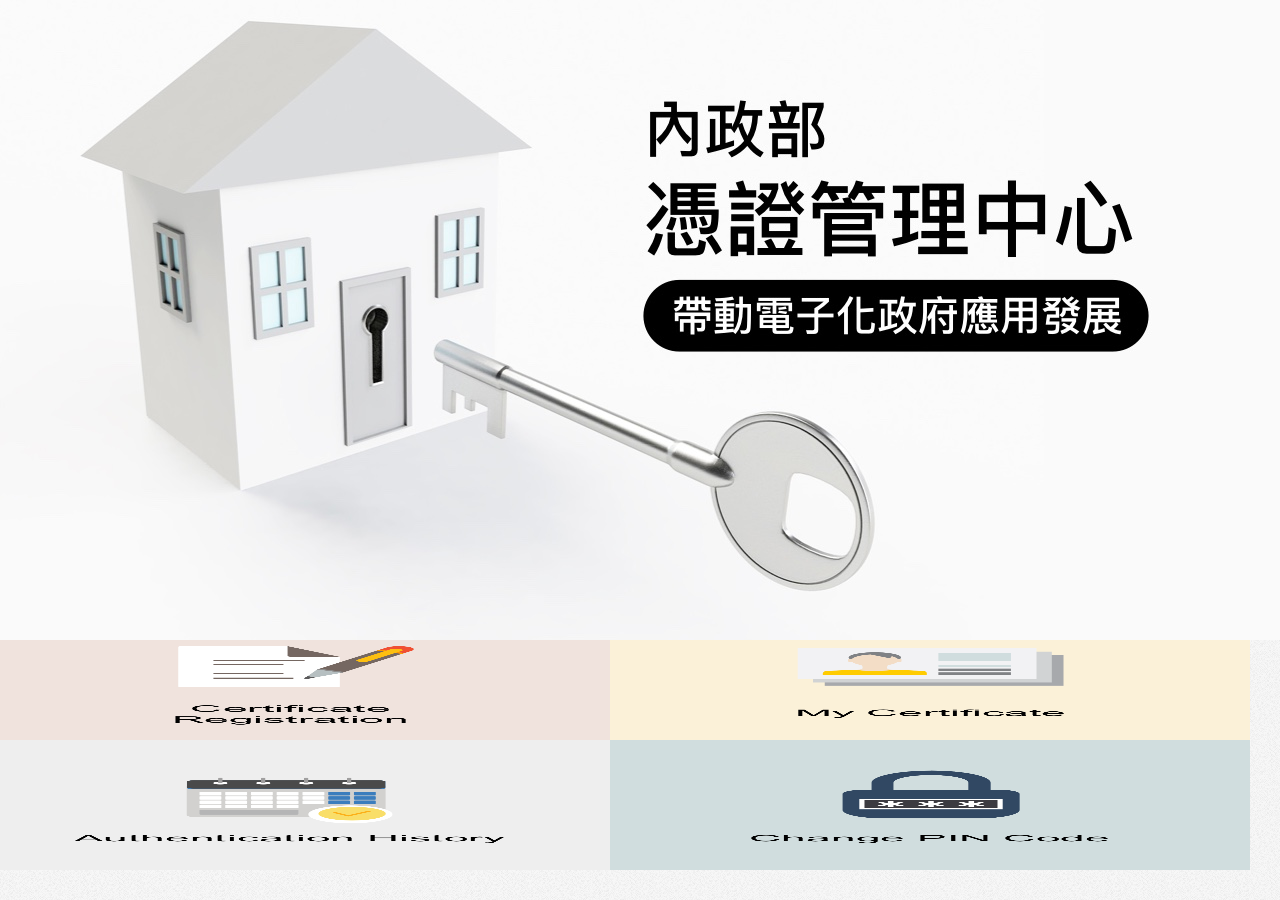
==== www/index.html @ 54069054 "Office" ====
<!DOCTYPE HTML>
<!--
	Arcana by HTML5 UP
	html5up.net | @ajlkn
	Free for personal and commercial use under the CCA 3.0 license (html5up.net/license)
-->
<html>
	<head>
		<title>Mobile ID Demo</title>
		<meta charset="utf-8" />
		<meta name="viewport" content="width=device-width, initial-scale=1" />
		<!--[if lte IE 8]><script src="assets/js/ie/html5shiv.js"></script><![endif]-->
		<link rel="stylesheet" href="assets/css/main.css" />
		<link rel="stylesheet" href="css/slider.css" />
		<!--[if lte IE 8]><link rel="stylesheet" href="assets/css/ie8.css" /><![endif]-->
		<!--[if lte IE 9]><link rel="stylesheet" href="assets/css/ie9.css" /><![endif]-->
	</head>
	<body>
		<div id="page-wrapper" style="padding:0px;">

			<div class="12u slider" style="margin:0px;padding:0px;" id="slider" data-toggle="slider">
				<div class="slider-content">
					<div><img src="images/banner_tw_01.jpg" alt="Picture 1"></div>
					<div><img src="images/banner_tw_02.jpg" alt="Picture 2"></div>
					<div><img src="images/banner_tw_03.jpg" alt="Picture 3"></div>
				</div>
			</div>

			<div class="row">
				<div class="6u menuItem" style="padding:0px;">
					<img class="menuItem" src="images/menu_registration_us.png" alt="" onclick="showInputText0('1');" />
				</div>
				<div class="6u menuItem" style="padding:0px;">
					<img class="menuItem" src="images/menu_certificate_us.png" alt="" onclick="showInputText0('1');" />
				</div>
			</div>

			<div class="row">
				<div class="6u menuItem" style="padding:0px;">
					<img class="menuItem" src="images/menu_report_us.png" alt="" onclick="showInputText0('1');" />
				</div>
				<div class="6u menuItem" style="padding:0px;">
					<img class="menuItem" src="images/menu_pin_us.png" alt="" onclick="showInputText0('1');" />
				</div>
			</div>




		</div>

		<!-- Scripts -->
			<script src="assets/js/jquery.min.js"></script>
			<script src="assets/js/jquery.dropotron.min.js"></script>
			<script src="assets/js/skel.min.js"></script>
			<script src="assets/js/util.js"></script>
			<!--[if lte IE 8]><script src="assets/js/ie/respond.min.js"></script><![endif]-->
			<script src="assets/js/main.js"></script>

	</body>
</html>

<script type="text/javascript" src="cordova.js"></script>
<script type="text/javascript" src="js/utility.js"></script>
<script type="text/javascript" src="js/jquery.blockUI.js"></script><!--JQuery BlockUI�A�аѦ�http://www.malsup.com/jquery/block/ -->
<script type="text/javascript" src="js/slider.min.js"></script><!--�Ϥ��ۿO�q�A�аѦ�https://github.com/fengyuanchen/slider -->

<script>

	$(function() {
		//app.initialize();
		//var windowWidth = $(window).width();
		//var windowHeight = $(window).height();
		var windowWidth = window.screen.width * window.devicePixelRatio;
		var windowHeight = window.screen.height * window.devicePixelRatio;
		$('#slider').height(windowWidth/2);
		windowHeight = (windowHeight - (windowWidth/2))/2;
		$('.menuItem').width(windowWidth/2);
		$('.menuItem').height(windowHeight);
		$('#slider').slider({
			autoPlay: true,
			contentClass: 'slider-content',
			duration: 3000,
			effect: 'scrollX',
			easing: 'swing', // support "swing" and "linear", powered by jQuery
			speed: 1000,
			trigger: 'click' // for slide nav
		});
	});

	function doVerifyFingerprint(){	//�ϥΫ�����PIN�X����
		try{
			FingerprintAuth.isAvailable(isAvailableSuccess, isAvailableError);
		}catch(e){
			//�S�����y�������w��A�������Τ��JPIN
			doVerifyPINCode();
		}
		
		/**
		* @return {
		*      isAvailable:boolean,
		*      isHardwareDetected:boolean,
		*      hasEnrolledFingerprints:boolean
		*   }
		*/
		function isAvailableSuccess(result) {
			//alert("FingerprintAuth available: " + JSON.stringify(result));
			if (result.isAvailable) {
				//alert("result.isAvailable");
				var encryptConfig = {
					clientId: fingerprintClientID,
					username: fingerprintUserName,
					password: fingerprintPassword,
					}; // See config object for required parameters 

					FingerprintAuth.encrypt(encryptConfig, successCallback, errorCallback);
					
					function successCallback(result) {
						//alert("successCallback(): " + JSON.stringify(result));
						if (result.withFingerprint) {
							//console.log("Successfully encrypted credentials.");
							//console.log("Encrypted credentials: " + result.token);
							doNDASigning();
						} else if (result.withBackup) {
							console.log("Authenticated with backup password");
							doVerifyPINCode();
						}
					}
					
					function errorCallback(error) {
						if (error === FingerprintAuth.ERRORS.FINGERPRINT_CANCELLED) {
							//alert("FingerprintAuth Dialog Cancelled!");
						} else {
							alert("FingerprintAuth Error: " + error);
							deleteFingerprintKey();
						}
						doVerifyPINCode();
					}
			}else if (!result.isHardwareDetected){
				//�S�����y�������w��A�������Τ��JPIN
				doVerifyPINCode();
			}else{	//���w��A���|���]�w����
				//alert("Please enroll your fingerprint first!");
				doVerifyPINCode();
			}
		}	//function isAvailableSuccess(result) {
 
 
		function isAvailableError(message) {
			alert("isAvailableError(): " + message);
			doVerifyPINCode();
		}	//function isAvailableError(message) {
	}	//function doVerifyFingerprint(var creditCardID){	//�ϥΫ�����PIN�X����



	
	function showInputText0(docId){
		$('#docId').val(docId);
		showInputText();
	}

	function showInputText(){
		$('#secSelectFunction').hide();
		$('#secInputEmailAddress').show();
	}

	function hideInputText(){
		$('#secSelectFunction').show();
		$('#secInputEmailAddress').hide();
		$('#secInputPINCode').hide();
	}

	function doVerifyPINCode(){
		$('#secSelectFunction').hide();
		$('#secInputEmailAddress').hide();
		$('#secInputPINCode').show();
	}

	function doConfirmPINCode(){
		var myPin = $('#myPin').val();
		var storedPin = localStorage.getItem('myPINCode');
		if (beEmpty(myPin)){
			alert("Please enter PIN Code, default is 0000");
			return;
		}
		if (beEmpty(storedPin)){
			storedPin = "0000";
			localStorage.setItem('myPINCode', '0000');
		}
		if (myPin==storedPin){
			doNDASigning();
		}else{
			alert("Invalid PIN Code, default is 0000");
		}
	}	//function doConfirmPINCode(){

	function doNDASigning(){
		var docId = "";
		var emailAddress = "";
		docId = $('#docId').val();
		emailAddress = $('#emailAddress').val();
		if (beEmpty(emailAddress)){
			alert("Please input Email Address!");
			return;
		}

		var sData = "";
		sData += "docId=" + docId;
		sData += "&emailAddress=" + emailAddress;

		getDataFromServer("ajaxDoMobileEIDSingature.jsp", sData, "json", function(data){
			if (!data.resultCode || !data.resultText){
				alert("Unable to send file.");
				return;
			}else{
				if (data.resultCode=="00000"){
					alert("File has been sent successfully!");
					window.history.back();
				}else{
					alert("Failed to send file:<br>" + data.resultText);
				}
			}

		});	//getDataFromServer("xxx.jsp", sData, "json", function(data){
	}
</script>
---- www/assets/css/main.css ----
@import url("font-awesome.min.css");
@import url("https://fonts.googleapis.com/css?family=Source+Sans+Pro:300,300italic,600,600italic");

/*
	Arcana by HTML5 UP
	html5up.net | @ajlkn
	Free for personal and commercial use under the CCA 3.0 license (html5up.net/license)
*/

/* Reset */

	html, body, div, span, applet, object, iframe, h1, h2, h3, h4, h5, h6, p, blockquote, pre, a, abbr, acronym, address, big, cite, code, del, dfn, em, img, ins, kbd, q, s, samp, small, strike, strong, sub, sup, tt, var, b, u, i, center, dl, dt, dd, ol, ul, li, fieldset, form, label, legend, table, caption, tbody, tfoot, thead, tr, th, td, article, aside, canvas, details, embed, figure, figcaption, footer, header, hgroup, menu, nav, output, ruby, section, summary, time, mark, audio, video {
		margin: 0;
		padding: 0;
		border: 0;
		font-size: 100%;
		font: inherit;
		vertical-align: baseline;
	}

	article, aside, details, figcaption, figure, footer, header, hgroup, menu, nav, section {
		display: block;
	}

	body {
		line-height: 1;
	}

	ol, ul {
		list-style: none;
	}

	blockquote, q {
		quotes: none;
	}

	blockquote:before, blockquote:after, q:before, q:after {
		content: '';
		content: none;
	}

	table {
		border-collapse: collapse;
		border-spacing: 0;
	}

	body {
		-webkit-text-size-adjust: none;
	}

/* Box Model */

	*, *:before, *:after {
		-moz-box-sizing: border-box;
		-webkit-box-sizing: border-box;
		box-sizing: border-box;
	}

/* Containers */

	.container {
		margin-left: auto;
		margin-right: auto;
	}

	.container.\31 25\25 {
		width: 100%;
		max-width: 1750px;
		min-width: 1400px;
	}

	.container.\37 5\25 {
		width: 1050px;
	}

	.container.\35 0\25 {
		width: 700px;
	}

	.container.\32 5\25 {
		width: 350px;
	}

	.container {
		width: 1400px;
	}

	@media screen and (max-width: 1680px) {

		.container.\31 25\25 {
			width: 100%;
			max-width: 1500px;
			min-width: 1200px;
		}

		.container.\37 5\25 {
			width: 900px;
		}

		.container.\35 0\25 {
			width: 600px;
		}

		.container.\32 5\25 {
			width: 300px;
		}

		.container {
			width: 1200px;
		}

	}

	@media screen and (max-width: 1280px) {

		.container.\31 25\25 {
			width: 100%;
			max-width: 1200px;
			min-width: 960px;
		}

		.container.\37 5\25 {
			width: 720px;
		}

		.container.\35 0\25 {
			width: 480px;
		}

		.container.\32 5\25 {
			width: 240px;
		}

		.container {
			width: 960px;
		}

	}

	@media screen and (max-width: 980px) {

		.container.\31 25\25 {
			width: 100%;
			max-width: 118.75%;
			min-width: 95%;
		}

		.container.\37 5\25 {
			width: 71.25%;
		}

		.container.\35 0\25 {
			width: 47.5%;
		}

		.container.\32 5\25 {
			width: 23.75%;
		}

		.container {
			width: 95%;
		}

	}

	@media screen and (max-width: 840px) {

		.container.\31 25\25 {
			width: 100%;
			max-width: 118.75%;
			min-width: 95%;
		}

		.container.\37 5\25 {
			width: 71.25%;
		}

		.container.\35 0\25 {
			width: 47.5%;
		}

		.container.\32 5\25 {
			width: 23.75%;
		}

		.container {
			width: 95% !important;
		}

	}

	@media screen and (max-width: 736px) {

		.container.\31 25\25 {
			width: 100%;
			max-width: 112.5%;
			min-width: 90%;
		}

		.container.\37 5\25 {
			width: 67.5%;
		}

		.container.\35 0\25 {
			width: 45%;
		}

		.container.\32 5\25 {
			width: 22.5%;
		}

		.container {
			width: 90% !important;
		}

	}

	@media screen and (max-width: 480px) {

		.container.\31 25\25 {
			width: 100%;
			max-width: 125%;
			min-width: 100%;
		}

		.container.\37 5\25 {
			width: 75%;
		}

		.container.\35 0\25 {
			width: 50%;
		}

		.container.\32 5\25 {
			width: 25%;
		}

		.container {
			width: 100% !important;
		}

	}

/* Grid */

	.row {
		border-bottom: solid 1px transparent;
		-moz-box-sizing: border-box;
		-webkit-box-sizing: border-box;
		box-sizing: border-box;
	}

	.row > * {
		float: left;
		-moz-box-sizing: border-box;
		-webkit-box-sizing: border-box;
		box-sizing: border-box;
	}

	.row:after, .row:before {
		content: '';
		display: block;
		clear: both;
		height: 0;
	}

	.row.uniform > * > :first-child {
		margin-top: 0;
	}

	.row.uniform > * > :last-child {
		margin-bottom: 0;
	}

	.row.\30 \25 > * {
		padding: 0px 0 0 0px;
	}

	.row.\30 \25 {
		margin: 0px 0 -1px 0px;
	}

	.row.uniform.\30 \25 > * {
		padding: 0px 0 0 0px;
	}

	.row.uniform.\30 \25 {
		margin: 0px 0 -1px 0px;
	}

	.row > * {
		padding: 50px 0 0 50px;
	}

	.row {
		margin: -50px 0 -1px -50px;
	}

	.row.uniform > * {
		padding: 50px 0 0 50px;
	}

	.row.uniform {
		margin: -50px 0 -1px -50px;
	}

	.row.\32 00\25 > * {
		padding: 100px 0 0 100px;
	}

	.row.\32 00\25 {
		margin: -100px 0 -1px -100px;
	}

	.row.uniform.\32 00\25 > * {
		padding: 100px 0 0 100px;
	}

	.row.uniform.\32 00\25 {
		margin: -100px 0 -1px -100px;
	}

	.row.\31 50\25 > * {
		padding: 75px 0 0 75px;
	}

	.row.\31 50\25 {
		margin: -75px 0 -1px -75px;
	}

	.row.uniform.\31 50\25 > * {
		padding: 75px 0 0 75px;
	}

	.row.uniform.\31 50\25 {
		margin: -75px 0 -1px -75px;
	}

	.row.\35 0\25 > * {
		padding: 25px 0 0 25px;
	}

	.row.\35 0\25 {
		margin: -25px 0 -1px -25px;
	}

	.row.uniform.\35 0\25 > * {
		padding: 25px 0 0 25px;
	}

	.row.uniform.\35 0\25 {
		margin: -25px 0 -1px -25px;
	}

	.row.\32 5\25 > * {
		padding: 12.5px 0 0 12.5px;
	}

	.row.\32 5\25 {
		margin: -12.5px 0 -1px -12.5px;
	}

	.row.uniform.\32 5\25 > * {
		padding: 12.5px 0 0 12.5px;
	}

	.row.uniform.\32 5\25 {
		margin: -12.5px 0 -1px -12.5px;
	}

	.\31 2u, .\31 2u\24 {
		width: 100%;
		clear: none;
		margin-left: 0;
	}

	.\31 1u, .\31 1u\24 {
		width: 91.6666666667%;
		clear: none;
		margin-left: 0;
	}

	.\31 0u, .\31 0u\24 {
		width: 83.3333333333%;
		clear: none;
		margin-left: 0;
	}

	.\39 u, .\39 u\24 {
		width: 75%;
		clear: none;
		margin-left: 0;
	}

	.\38 u, .\38 u\24 {
		width: 66.6666666667%;
		clear: none;
		margin-left: 0;
	}

	.\37 u, .\37 u\24 {
		width: 58.3333333333%;
		clear: none;
		margin-left: 0;
	}

	.\36 u, .\36 u\24 {
		width: 50%;
		clear: none;
		margin-left: 0;
	}

	.\35 u, .\35 u\24 {
		width: 41.6666666667%;
		clear: none;
		margin-left: 0;
	}

	.\34 u, .\34 u\24 {
		width: 33.3333333333%;
		clear: none;
		margin-left: 0;
	}

	.\33 u, .\33 u\24 {
		width: 25%;
		clear: none;
		margin-left: 0;
	}

	.\32 u, .\32 u\24 {
		width: 16.6666666667%;
		clear: none;
		margin-left: 0;
	}

	.\31 u, .\31 u\24 {
		width: 8.3333333333%;
		clear: none;
		margin-left: 0;
	}

	.\31 2u\24 + *,
	.\31 1u\24 + *,
	.\31 0u\24 + *,
	.\39 u\24 + *,
	.\38 u\24 + *,
	.\37 u\24 + *,
	.\36 u\24 + *,
	.\35 u\24 + *,
	.\34 u\24 + *,
	.\33 u\24 + *,
	.\32 u\24 + *,
	.\31 u\24 + * {
		clear: left;
	}

	.\-11u {
		margin-left: 91.66667%;
	}

	.\-10u {
		margin-left: 83.33333%;
	}

	.\-9u {
		margin-left: 75%;
	}

	.\-8u {
		margin-left: 66.66667%;
	}

	.\-7u {
		margin-left: 58.33333%;
	}

	.\-6u {
		margin-left: 50%;
	}

	.\-5u {
		margin-left: 41.66667%;
	}

	.\-4u {
		margin-left: 33.33333%;
	}

	.\-3u {
		margin-left: 25%;
	}

	.\-2u {
		margin-left: 16.66667%;
	}

	.\-1u {
		margin-left: 8.33333%;
	}

	@media screen and (max-width: 1680px) {

		.row > * {
			padding: 40px 0 0 40px;
		}

		.row {
			margin: -40px 0 -1px -40px;
		}

		.row.uniform > * {
			padding: 40px 0 0 40px;
		}

		.row.uniform {
			margin: -40px 0 -1px -40px;
		}

		.row.\32 00\25 > * {
			padding: 80px 0 0 80px;
		}

		.row.\32 00\25 {
			margin: -80px 0 -1px -80px;
		}

		.row.uniform.\32 00\25 > * {
			padding: 80px 0 0 80px;
		}

		.row.uniform.\32 00\25 {
			margin: -80px 0 -1px -80px;
		}

		.row.\31 50\25 > * {
			padding: 60px 0 0 60px;
		}

		.row.\31 50\25 {
			margin: -60px 0 -1px -60px;
		}

		.row.uniform.\31 50\25 > * {
			padding: 60px 0 0 60px;
		}

		.row.uniform.\31 50\25 {
			margin: -60px 0 -1px -60px;
		}

		.row.\35 0\25 > * {
			padding: 20px 0 0 20px;
		}

		.row.\35 0\25 {
			margin: -20px 0 -1px -20px;
		}

		.row.uniform.\35 0\25 > * {
			padding: 20px 0 0 20px;
		}

		.row.uniform.\35 0\25 {
			margin: -20px 0 -1px -20px;
		}

		.row.\32 5\25 > * {
			padding: 10px 0 0 10px;
		}

		.row.\32 5\25 {
			margin: -10px 0 -1px -10px;
		}

		.row.uniform.\32 5\25 > * {
			padding: 10px 0 0 10px;
		}

		.row.uniform.\32 5\25 {
			margin: -10px 0 -1px -10px;
		}

		.\31 2u\28wide\29, .\31 2u\24\28wide\29 {
			width: 100%;
			clear: none;
			margin-left: 0;
		}

		.\31 1u\28wide\29, .\31 1u\24\28wide\29 {
			width: 91.6666666667%;
			clear: none;
			margin-left: 0;
		}

		.\31 0u\28wide\29, .\31 0u\24\28wide\29 {
			width: 83.3333333333%;
			clear: none;
			margin-left: 0;
		}

		.\39 u\28wide\29, .\39 u\24\28wide\29 {
			width: 75%;
			clear: none;
			margin-left: 0;
		}

		.\38 u\28wide\29, .\38 u\24\28wide\29 {
			width: 66.6666666667%;
			clear: none;
			margin-left: 0;
		}

		.\37 u\28wide\29, .\37 u\24\28wide\29 {
			width: 58.3333333333%;
			clear: none;
			margin-left: 0;
		}

		.\36 u\28wide\29, .\36 u\24\28wide\29 {
			width: 50%;
			clear: none;
			margin-left: 0;
		}

		.\35 u\28wide\29, .\35 u\24\28wide\29 {
			width: 41.6666666667%;
			clear: none;
			margin-left: 0;
		}

		.\34 u\28wide\29, .\34 u\24\28wide\29 {
			width: 33.3333333333%;
			clear: none;
			margin-left: 0;
		}

		.\33 u\28wide\29, .\33 u\24\28wide\29 {
			width: 25%;
			clear: none;
			margin-left: 0;
		}

		.\32 u\28wide\29, .\32 u\24\28wide\29 {
			width: 16.6666666667%;
			clear: none;
			margin-left: 0;
		}

		.\31 u\28wide\29, .\31 u\24\28wide\29 {
			width: 8.3333333333%;
			clear: none;
			margin-left: 0;
		}

		.\31 2u\24\28wide\29 + *,
		.\31 1u\24\28wide\29 + *,
		.\31 0u\24\28wide\29 + *,
		.\39 u\24\28wide\29 + *,
		.\38 u\24\28wide\29 + *,
		.\37 u\24\28wide\29 + *,
		.\36 u\24\28wide\29 + *,
		.\35 u\24\28wide\29 + *,
		.\34 u\24\28wide\29 + *,
		.\33 u\24\28wide\29 + *,
		.\32 u\24\28wide\29 + *,
		.\31 u\24\28wide\29 + * {
			clear: left;
		}

		.\-11u\28wide\29 {
			margin-left: 91.66667%;
		}

		.\-10u\28wide\29 {
			margin-left: 83.33333%;
		}

		.\-9u\28wide\29 {
			margin-left: 75%;
		}

		.\-8u\28wide\29 {
			margin-left: 66.66667%;
		}

		.\-7u\28wide\29 {
			margin-left: 58.33333%;
		}

		.\-6u\28wide\29 {
			margin-left: 50%;
		}

		.\-5u\28wide\29 {
			margin-left: 41.66667%;
		}

		.\-4u\28wide\29 {
			margin-left: 33.33333%;
		}

		.\-3u\28wide\29 {
			margin-left: 25%;
		}

		.\-2u\28wide\29 {
			margin-left: 16.66667%;
		}

		.\-1u\28wide\29 {
			margin-left: 8.33333%;
		}

	}

	@media screen and (max-width: 1280px) {

		.row > * {
			padding: 30px 0 0 30px;
		}

		.row {
			margin: -30px 0 -1px -30px;
		}

		.row.uniform > * {
			padding: 30px 0 0 30px;
		}

		.row.uniform {
			margin: -30px 0 -1px -30px;
		}

		.row.\32 00\25 > * {
			padding: 60px 0 0 60px;
		}

		.row.\32 00\25 {
			margin: -60px 0 -1px -60px;
		}

		.row.uniform.\32 00\25 > * {
			padding: 60px 0 0 60px;
		}

		.row.uniform.\32 00\25 {
			margin: -60px 0 -1px -60px;
		}

		.row.\31 50\25 > * {
			padding: 45px 0 0 45px;
		}

		.row.\31 50\25 {
			margin: -45px 0 -1px -45px;
		}

		.row.uniform.\31 50\25 > * {
			padding: 45px 0 0 45px;
		}

		.row.uniform.\31 50\25 {
			margin: -45px 0 -1px -45px;
		}

		.row.\35 0\25 > * {
			padding: 15px 0 0 15px;
		}

		.row.\35 0\25 {
			margin: -15px 0 -1px -15px;
		}

		.row.uniform.\35 0\25 > * {
			padding: 15px 0 0 15px;
		}

		.row.uniform.\35 0\25 {
			margin: -15px 0 -1px -15px;
		}

		.row.\32 5\25 > * {
			padding: 7.5px 0 0 7.5px;
		}

		.row.\32 5\25 {
			margin: -7.5px 0 -1px -7.5px;
		}

		.row.uniform.\32 5\25 > * {
			padding: 7.5px 0 0 7.5px;
		}

		.row.uniform.\32 5\25 {
			margin: -7.5px 0 -1px -7.5px;
		}

		.\31 2u\28normal\29, .\31 2u\24\28normal\29 {
			width: 100%;
			clear: none;
			margin-left: 0;
		}

		.\31 1u\28normal\29, .\31 1u\24\28normal\29 {
			width: 91.6666666667%;
			clear: none;
			margin-left: 0;
		}

		.\31 0u\28normal\29, .\31 0u\24\28normal\29 {
			width: 83.3333333333%;
			clear: none;
			margin-left: 0;
		}

		.\39 u\28normal\29, .\39 u\24\28normal\29 {
			width: 75%;
			clear: none;
			margin-left: 0;
		}

		.\38 u\28normal\29, .\38 u\24\28normal\29 {
			width: 66.6666666667%;
			clear: none;
			margin-left: 0;
		}

		.\37 u\28normal\29, .\37 u\24\28normal\29 {
			width: 58.3333333333%;
			clear: none;
			margin-left: 0;
		}

		.\36 u\28normal\29, .\36 u\24\28normal\29 {
			width: 50%;
			clear: none;
			margin-left: 0;
		}

		.\35 u\28normal\29, .\35 u\24\28normal\29 {
			width: 41.6666666667%;
			clear: none;
			margin-left: 0;
		}

		.\34 u\28normal\29, .\34 u\24\28normal\29 {
			width: 33.3333333333%;
			clear: none;
			margin-left: 0;
		}

		.\33 u\28normal\29, .\33 u\24\28normal\29 {
			width: 25%;
			clear: none;
			margin-left: 0;
		}

		.\32 u\28normal\29, .\32 u\24\28normal\29 {
			width: 16.6666666667%;
			clear: none;
			margin-left: 0;
		}

		.\31 u\28normal\29, .\31 u\24\28normal\29 {
			width: 8.3333333333%;
			clear: none;
			margin-left: 0;
		}

		.\31 2u\24\28normal\29 + *,
		.\31 1u\24\28normal\29 + *,
		.\31 0u\24\28normal\29 + *,
		.\39 u\24\28normal\29 + *,
		.\38 u\24\28normal\29 + *,
		.\37 u\24\28normal\29 + *,
		.\36 u\24\28normal\29 + *,
		.\35 u\24\28normal\29 + *,
		.\34 u\24\28normal\29 + *,
		.\33 u\24\28normal\29 + *,
		.\32 u\24\28normal\29 + *,
		.\31 u\24\28normal\29 + * {
			clear: left;
		}

		.\-11u\28normal\29 {
			margin-left: 91.66667%;
		}

		.\-10u\28normal\29 {
			margin-left: 83.33333%;
		}

		.\-9u\28normal\29 {
			margin-left: 75%;
		}

		.\-8u\28normal\29 {
			margin-left: 66.66667%;
		}

		.\-7u\28normal\29 {
			margin-left: 58.33333%;
		}

		.\-6u\28normal\29 {
			margin-left: 50%;
		}

		.\-5u\28normal\29 {
			margin-left: 41.66667%;
		}

		.\-4u\28normal\29 {
			margin-left: 33.33333%;
		}

		.\-3u\28normal\29 {
			margin-left: 25%;
		}

		.\-2u\28normal\29 {
			margin-left: 16.66667%;
		}

		.\-1u\28normal\29 {
			margin-left: 8.33333%;
		}

	}

	@media screen and (max-width: 980px) {

		.row > * {
			padding: 30px 0 0 30px;
		}

		.row {
			margin: -30px 0 -1px -30px;
		}

		.row.uniform > * {
			padding: 30px 0 0 30px;
		}

		.row.uniform {
			margin: -30px 0 -1px -30px;
		}

		.row.\32 00\25 > * {
			padding: 60px 0 0 60px;
		}

		.row.\32 00\25 {
			margin: -60px 0 -1px -60px;
		}

		.row.uniform.\32 00\25 > * {
			padding: 60px 0 0 60px;
		}

		.row.uniform.\32 00\25 {
			margin: -60px 0 -1px -60px;
		}

		.row.\31 50\25 > * {
			padding: 45px 0 0 45px;
		}

		.row.\31 50\25 {
			margin: -45px 0 -1px -45px;
		}

		.row.uniform.\31 50\25 > * {
			padding: 45px 0 0 45px;
		}

		.row.uniform.\31 50\25 {
			margin: -45px 0 -1px -45px;
		}

		.row.\35 0\25 > * {
			padding: 15px 0 0 15px;
		}

		.row.\35 0\25 {
			margin: -15px 0 -1px -15px;
		}

		.row.uniform.\35 0\25 > * {
			padding: 15px 0 0 15px;
		}

		.row.uniform.\35 0\25 {
			margin: -15px 0 -1px -15px;
		}

		.row.\32 5\25 > * {
			padding: 7.5px 0 0 7.5px;
		}

		.row.\32 5\25 {
			margin: -7.5px 0 -1px -7.5px;
		}

		.row.uniform.\32 5\25 > * {
			padding: 7.5px 0 0 7.5px;
		}

		.row.uniform.\32 5\25 {
			margin: -7.5px 0 -1px -7.5px;
		}

		.\31 2u\28narrow\29, .\31 2u\24\28narrow\29 {
			width: 100%;
			clear: none;
			margin-left: 0;
		}

		.\31 1u\28narrow\29, .\31 1u\24\28narrow\29 {
			width: 91.6666666667%;
			clear: none;
			margin-left: 0;
		}

		.\31 0u\28narrow\29, .\31 0u\24\28narrow\29 {
			width: 83.3333333333%;
			clear: none;
			margin-left: 0;
		}

		.\39 u\28narrow\29, .\39 u\24\28narrow\29 {
			width: 75%;
			clear: none;
			margin-left: 0;
		}

		.\38 u\28narrow\29, .\38 u\24\28narrow\29 {
			width: 66.6666666667%;
			clear: none;
			margin-left: 0;
		}

		.\37 u\28narrow\29, .\37 u\24\28narrow\29 {
			width: 58.3333333333%;
			clear: none;
			margin-left: 0;
		}

		.\36 u\28narrow\29, .\36 u\24\28narrow\29 {
			width: 50%;
			clear: none;
			margin-left: 0;
		}

		.\35 u\28narrow\29, .\35 u\24\28narrow\29 {
			width: 41.6666666667%;
			clear: none;
			margin-left: 0;
		}

		.\34 u\28narrow\29, .\34 u\24\28narrow\29 {
			width: 33.3333333333%;
			clear: none;
			margin-left: 0;
		}

		.\33 u\28narrow\29, .\33 u\24\28narrow\29 {
			width: 25%;
			clear: none;
			margin-left: 0;
		}

		.\32 u\28narrow\29, .\32 u\24\28narrow\29 {
			width: 16.6666666667%;
			clear: none;
			margin-left: 0;
		}

		.\31 u\28narrow\29, .\31 u\24\28narrow\29 {
			width: 8.3333333333%;
			clear: none;
			margin-left: 0;
		}

		.\31 2u\24\28narrow\29 + *,
		.\31 1u\24\28narrow\29 + *,
		.\31 0u\24\28narrow\29 + *,
		.\39 u\24\28narrow\29 + *,
		.\38 u\24\28narrow\29 + *,
		.\37 u\24\28narrow\29 + *,
		.\36 u\24\28narrow\29 + *,
		.\35 u\24\28narrow\29 + *,
		.\34 u\24\28narrow\29 + *,
		.\33 u\24\28narrow\29 + *,
		.\32 u\24\28narrow\29 + *,
		.\31 u\24\28narrow\29 + * {
			clear: left;
		}

		.\-11u\28narrow\29 {
			margin-left: 91.66667%;
		}

		.\-10u\28narrow\29 {
			margin-left: 83.33333%;
		}

		.\-9u\28narrow\29 {
			margin-left: 75%;
		}

		.\-8u\28narrow\29 {
			margin-left: 66.66667%;
		}

		.\-7u\28narrow\29 {
			margin-left: 58.33333%;
		}

		.\-6u\28narrow\29 {
			margin-left: 50%;
		}

		.\-5u\28narrow\29 {
			margin-left: 41.66667%;
		}

		.\-4u\28narrow\29 {
			margin-left: 33.33333%;
		}

		.\-3u\28narrow\29 {
			margin-left: 25%;
		}

		.\-2u\28narrow\29 {
			margin-left: 16.66667%;
		}

		.\-1u\28narrow\29 {
			margin-left: 8.33333%;
		}

	}

	@media screen and (max-width: 840px) {

		.row > * {
			padding: 30px 0 0 30px;
		}

		.row {
			margin: -30px 0 -1px -30px;
		}

		.row.uniform > * {
			padding: 30px 0 0 30px;
		}

		.row.uniform {
			margin: -30px 0 -1px -30px;
		}

		.row.\32 00\25 > * {
			padding: 60px 0 0 60px;
		}

		.row.\32 00\25 {
			margin: -60px 0 -1px -60px;
		}

		.row.uniform.\32 00\25 > * {
			padding: 60px 0 0 60px;
		}

		.row.uniform.\32 00\25 {
			margin: -60px 0 -1px -60px;
		}

		.row.\31 50\25 > * {
			padding: 45px 0 0 45px;
		}

		.row.\31 50\25 {
			margin: -45px 0 -1px -45px;
		}

		.row.uniform.\31 50\25 > * {
			padding: 45px 0 0 45px;
		}

		.row.uniform.\31 50\25 {
			margin: -45px 0 -1px -45px;
		}

		.row.\35 0\25 > * {
			padding: 15px 0 0 15px;
		}

		.row.\35 0\25 {
			margin: -15px 0 -1px -15px;
		}

		.row.uniform.\35 0\25 > * {
			padding: 15px 0 0 15px;
		}

		.row.uniform.\35 0\25 {
			margin: -15px 0 -1px -15px;
		}

		.row.\32 5\25 > * {
			padding: 7.5px 0 0 7.5px;
		}

		.row.\32 5\25 {
			margin: -7.5px 0 -1px -7.5px;
		}

		.row.uniform.\32 5\25 > * {
			padding: 7.5px 0 0 7.5px;
		}

		.row.uniform.\32 5\25 {
			margin: -7.5px 0 -1px -7.5px;
		}

		.\31 2u\28narrower\29, .\31 2u\24\28narrower\29 {
			width: 100%;
			clear: none;
			margin-left: 0;
		}

		.\31 1u\28narrower\29, .\31 1u\24\28narrower\29 {
			width: 91.6666666667%;
			clear: none;
			margin-left: 0;
		}

		.\31 0u\28narrower\29, .\31 0u\24\28narrower\29 {
			width: 83.3333333333%;
			clear: none;
			margin-left: 0;
		}

		.\39 u\28narrower\29, .\39 u\24\28narrower\29 {
			width: 75%;
			clear: none;
			margin-left: 0;
		}

		.\38 u\28narrower\29, .\38 u\24\28narrower\29 {
			width: 66.6666666667%;
			clear: none;
			margin-left: 0;
		}

		.\37 u\28narrower\29, .\37 u\24\28narrower\29 {
			width: 58.3333333333%;
			clear: none;
			margin-left: 0;
		}

		.\36 u\28narrower\29, .\36 u\24\28narrower\29 {
			width: 50%;
			clear: none;
			margin-left: 0;
		}

		.\35 u\28narrower\29, .\35 u\24\28narrower\29 {
			width: 41.6666666667%;
			clear: none;
			margin-left: 0;
		}

		.\34 u\28narrower\29, .\34 u\24\28narrower\29 {
			width: 33.3333333333%;
			clear: none;
			margin-left: 0;
		}

		.\33 u\28narrower\29, .\33 u\24\28narrower\29 {
			width: 25%;
			clear: none;
			margin-left: 0;
		}

		.\32 u\28narrower\29, .\32 u\24\28narrower\29 {
			width: 16.6666666667%;
			clear: none;
			margin-left: 0;
		}

		.\31 u\28narrower\29, .\31 u\24\28narrower\29 {
			width: 8.3333333333%;
			clear: none;
			margin-left: 0;
		}

		.\31 2u\24\28narrower\29 + *,
		.\31 1u\24\28narrower\29 + *,
		.\31 0u\24\28narrower\29 + *,
		.\39 u\24\28narrower\29 + *,
		.\38 u\24\28narrower\29 + *,
		.\37 u\24\28narrower\29 + *,
		.\36 u\24\28narrower\29 + *,
		.\35 u\24\28narrower\29 + *,
		.\34 u\24\28narrower\29 + *,
		.\33 u\24\28narrower\29 + *,
		.\32 u\24\28narrower\29 + *,
		.\31 u\24\28narrower\29 + * {
			clear: left;
		}

		.\-11u\28narrower\29 {
			margin-left: 91.66667%;
		}

		.\-10u\28narrower\29 {
			margin-left: 83.33333%;
		}

		.\-9u\28narrower\29 {
			margin-left: 75%;
		}

		.\-8u\28narrower\29 {
			margin-left: 66.66667%;
		}

		.\-7u\28narrower\29 {
			margin-left: 58.33333%;
		}

		.\-6u\28narrower\29 {
			margin-left: 50%;
		}

		.\-5u\28narrower\29 {
			margin-left: 41.66667%;
		}

		.\-4u\28narrower\29 {
			margin-left: 33.33333%;
		}

		.\-3u\28narrower\29 {
			margin-left: 25%;
		}

		.\-2u\28narrower\29 {
			margin-left: 16.66667%;
		}

		.\-1u\28narrower\29 {
			margin-left: 8.33333%;
		}

	}

	@media screen and (max-width: 736px) {

		.row > * {
			padding: 20px 0 0 20px;
		}

		.row {
			margin: -20px 0 -1px -20px;
		}

		.row.uniform > * {
			padding: 20px 0 0 20px;
		}

		.row.uniform {
			margin: -20px 0 -1px -20px;
		}

		.row.\32 00\25 > * {
			padding: 40px 0 0 40px;
		}

		.row.\32 00\25 {
			margin: -40px 0 -1px -40px;
		}

		.row.uniform.\32 00\25 > * {
			padding: 40px 0 0 40px;
		}

		.row.uniform.\32 00\25 {
			margin: -40px 0 -1px -40px;
		}

		.row.\31 50\25 > * {
			padding: 30px 0 0 30px;
		}

		.row.\31 50\25 {
			margin: -30px 0 -1px -30px;
		}

		.row.uniform.\31 50\25 > * {
			padding: 30px 0 0 30px;
		}

		.row.uniform.\31 50\25 {
			margin: -30px 0 -1px -30px;
		}

		.row.\35 0\25 > * {
			padding: 10px 0 0 10px;
		}

		.row.\35 0\25 {
			margin: -10px 0 -1px -10px;
		}

		.row.uniform.\35 0\25 > * {
			padding: 10px 0 0 10px;
		}

		.row.uniform.\35 0\25 {
			margin: -10px 0 -1px -10px;
		}

		.row.\32 5\25 > * {
			padding: 5px 0 0 5px;
		}

		.row.\32 5\25 {
			margin: -5px 0 -1px -5px;
		}

		.row.uniform.\32 5\25 > * {
			padding: 5px 0 0 5px;
		}

		.row.uniform.\32 5\25 {
			margin: -5px 0 -1px -5px;
		}

		.\31 2u\28mobile\29, .\31 2u\24\28mobile\29 {
			width: 100%;
			clear: none;
			margin-left: 0;
		}

		.\31 1u\28mobile\29, .\31 1u\24\28mobile\29 {
			width: 91.6666666667%;
			clear: none;
			margin-left: 0;
		}

		.\31 0u\28mobile\29, .\31 0u\24\28mobile\29 {
			width: 83.3333333333%;
			clear: none;
			margin-left: 0;
		}

		.\39 u\28mobile\29, .\39 u\24\28mobile\29 {
			width: 75%;
			clear: none;
			margin-left: 0;
		}

		.\38 u\28mobile\29, .\38 u\24\28mobile\29 {
			width: 66.6666666667%;
			clear: none;
			margin-left: 0;
		}

		.\37 u\28mobile\29, .\37 u\24\28mobile\29 {
			width: 58.3333333333%;
			clear: none;
			margin-left: 0;
		}

		.\36 u\28mobile\29, .\36 u\24\28mobile\29 {
			width: 50%;
			clear: none;
			margin-left: 0;
		}

		.\35 u\28mobile\29, .\35 u\24\28mobile\29 {
			width: 41.6666666667%;
			clear: none;
			margin-left: 0;
		}

		.\34 u\28mobile\29, .\34 u\24\28mobile\29 {
			width: 33.3333333333%;
			clear: none;
			margin-left: 0;
		}

		.\33 u\28mobile\29, .\33 u\24\28mobile\29 {
			width: 25%;
			clear: none;
			margin-left: 0;
		}

		.\32 u\28mobile\29, .\32 u\24\28mobile\29 {
			width: 16.6666666667%;
			clear: none;
			margin-left: 0;
		}

		.\31 u\28mobile\29, .\31 u\24\28mobile\29 {
			width: 8.3333333333%;
			clear: none;
			margin-left: 0;
		}

		.\31 2u\24\28mobile\29 + *,
		.\31 1u\24\28mobile\29 + *,
		.\31 0u\24\28mobile\29 + *,
		.\39 u\24\28mobile\29 + *,
		.\38 u\24\28mobile\29 + *,
		.\37 u\24\28mobile\29 + *,
		.\36 u\24\28mobile\29 + *,
		.\35 u\24\28mobile\29 + *,
		.\34 u\24\28mobile\29 + *,
		.\33 u\24\28mobile\29 + *,
		.\32 u\24\28mobile\29 + *,
		.\31 u\24\28mobile\29 + * {
			clear: left;
		}

		.\-11u\28mobile\29 {
			margin-left: 91.66667%;
		}

		.\-10u\28mobile\29 {
			margin-left: 83.33333%;
		}

		.\-9u\28mobile\29 {
			margin-left: 75%;
		}

		.\-8u\28mobile\29 {
			margin-left: 66.66667%;
		}

		.\-7u\28mobile\29 {
			margin-left: 58.33333%;
		}

		.\-6u\28mobile\29 {
			margin-left: 50%;
		}

		.\-5u\28mobile\29 {
			margin-left: 41.66667%;
		}

		.\-4u\28mobile\29 {
			margin-left: 33.33333%;
		}

		.\-3u\28mobile\29 {
			margin-left: 25%;
		}

		.\-2u\28mobile\29 {
			margin-left: 16.66667%;
		}

		.\-1u\28mobile\29 {
			margin-left: 8.33333%;
		}

	}

	@media screen and (max-width: 480px) {

		.row > * {
			padding: 20px 0 0 20px;
		}

		.row {
			margin: -20px 0 -1px -20px;
		}

		.row.uniform > * {
			padding: 20px 0 0 20px;
		}

		.row.uniform {
			margin: -20px 0 -1px -20px;
		}

		.row.\32 00\25 > * {
			padding: 40px 0 0 40px;
		}

		.row.\32 00\25 {
			margin: -40px 0 -1px -40px;
		}

		.row.uniform.\32 00\25 > * {
			padding: 40px 0 0 40px;
		}

		.row.uniform.\32 00\25 {
			margin: -40px 0 -1px -40px;
		}

		.row.\31 50\25 > * {
			padding: 30px 0 0 30px;
		}

		.row.\31 50\25 {
			margin: -30px 0 -1px -30px;
		}

		.row.uniform.\31 50\25 > * {
			padding: 30px 0 0 30px;
		}

		.row.uniform.\31 50\25 {
			margin: -30px 0 -1px -30px;
		}

		.row.\35 0\25 > * {
			padding: 10px 0 0 10px;
		}

		.row.\35 0\25 {
			margin: -10px 0 -1px -10px;
		}

		.row.uniform.\35 0\25 > * {
			padding: 10px 0 0 10px;
		}

		.row.uniform.\35 0\25 {
			margin: -10px 0 -1px -10px;
		}

		.row.\32 5\25 > * {
			padding: 5px 0 0 5px;
		}

		.row.\32 5\25 {
			margin: -5px 0 -1px -5px;
		}

		.row.uniform.\32 5\25 > * {
			padding: 5px 0 0 5px;
		}

		.row.uniform.\32 5\25 {
			margin: -5px 0 -1px -5px;
		}

		.\31 2u\28mobilep\29, .\31 2u\24\28mobilep\29 {
			width: 100%;
			clear: none;
			margin-left: 0;
		}

		.\31 1u\28mobilep\29, .\31 1u\24\28mobilep\29 {
			width: 91.6666666667%;
			clear: none;
			margin-left: 0;
		}

		.\31 0u\28mobilep\29, .\31 0u\24\28mobilep\29 {
			width: 83.3333333333%;
			clear: none;
			margin-left: 0;
		}

		.\39 u\28mobilep\29, .\39 u\24\28mobilep\29 {
			width: 75%;
			clear: none;
			margin-left: 0;
		}

		.\38 u\28mobilep\29, .\38 u\24\28mobilep\29 {
			width: 66.6666666667%;
			clear: none;
			margin-left: 0;
		}

		.\37 u\28mobilep\29, .\37 u\24\28mobilep\29 {
			width: 58.3333333333%;
			clear: none;
			margin-left: 0;
		}

		.\36 u\28mobilep\29, .\36 u\24\28mobilep\29 {
			width: 50%;
			clear: none;
			margin-left: 0;
		}

		.\35 u\28mobilep\29, .\35 u\24\28mobilep\29 {
			width: 41.6666666667%;
			clear: none;
			margin-left: 0;
		}

		.\34 u\28mobilep\29, .\34 u\24\28mobilep\29 {
			width: 33.3333333333%;
			clear: none;
			margin-left: 0;
		}

		.\33 u\28mobilep\29, .\33 u\24\28mobilep\29 {
			width: 25%;
			clear: none;
			margin-left: 0;
		}

		.\32 u\28mobilep\29, .\32 u\24\28mobilep\29 {
			width: 16.6666666667%;
			clear: none;
			margin-left: 0;
		}

		.\31 u\28mobilep\29, .\31 u\24\28mobilep\29 {
			width: 8.3333333333%;
			clear: none;
			margin-left: 0;
		}

		.\31 2u\24\28mobilep\29 + *,
		.\31 1u\24\28mobilep\29 + *,
		.\31 0u\24\28mobilep\29 + *,
		.\39 u\24\28mobilep\29 + *,
		.\38 u\24\28mobilep\29 + *,
		.\37 u\24\28mobilep\29 + *,
		.\36 u\24\28mobilep\29 + *,
		.\35 u\24\28mobilep\29 + *,
		.\34 u\24\28mobilep\29 + *,
		.\33 u\24\28mobilep\29 + *,
		.\32 u\24\28mobilep\29 + *,
		.\31 u\24\28mobilep\29 + * {
			clear: left;
		}

		.\-11u\28mobilep\29 {
			margin-left: 91.66667%;
		}

		.\-10u\28mobilep\29 {
			margin-left: 83.33333%;
		}

		.\-9u\28mobilep\29 {
			margin-left: 75%;
		}

		.\-8u\28mobilep\29 {
			margin-left: 66.66667%;
		}

		.\-7u\28mobilep\29 {
			margin-left: 58.33333%;
		}

		.\-6u\28mobilep\29 {
			margin-left: 50%;
		}

		.\-5u\28mobilep\29 {
			margin-left: 41.66667%;
		}

		.\-4u\28mobilep\29 {
			margin-left: 33.33333%;
		}

		.\-3u\28mobilep\29 {
			margin-left: 25%;
		}

		.\-2u\28mobilep\29 {
			margin-left: 16.66667%;
		}

		.\-1u\28mobilep\29 {
			margin-left: 8.33333%;
		}

	}

/* Basic */

	body {
		background: #f7f7f7 url("images/bg01.png");
	}

		body.is-loading * {
			-moz-transition: none !important;
			-webkit-transition: none !important;
			-ms-transition: none !important;
			transition: none !important;
			-moz-animation: none !important;
			-webkit-animation: none !important;
			-ms-animation: none !important;
			animation: none !important;
		}

	body, input, select, textarea {
		color: #474747;
		font-family: 'Source Sans Pro', sans-serif;
		font-size: 16pt;
		font-weight: 300;
		line-height: 1.65em;
	}

	a {
		-moz-transition: color 0.2s ease-in-out, border-color 0.2s ease-in-out, opacity 0.2s ease-in-out;
		-webkit-transition: color 0.2s ease-in-out, border-color 0.2s ease-in-out, opacity 0.2s ease-in-out;
		-ms-transition: color 0.2s ease-in-out, border-color 0.2s ease-in-out, opacity 0.2s ease-in-out;
		transition: color 0.2s ease-in-out, border-color 0.2s ease-in-out, opacity 0.2s ease-in-out;
		color: #37c0fb;
		text-decoration: none;
		border-bottom: dotted 1px;
	}

		a:hover {
			color: #37c0fb;
			border-bottom-color: transparent;
		}

	strong, b {
		font-weight: 600;
	}

	em, i {
		font-style: italic;
	}

	p, ul, ol, dl, table, blockquote {
		margin: 0 0 2em 0;
	}

	h1, h2, h3, h4, h5, h6 {
		color: inherit;
		font-weight: 600;
		line-height: 1.75em;
		margin-bottom: 1em;
	}

		h1 a, h2 a, h3 a, h4 a, h5 a, h6 a {
			color: inherit;
			text-decoration: none;
		}

		h1 em, h2 em, h3 em, h4 em, h5 em, h6 em {
			font-style: normal;
			font-weight: 300;
		}

	h2 {
		font-size: 1.75em;
		letter-spacing: -0.025em;
	}

	h3 {
		font-size: 1.2em;
		letter-spacing: -0.025em;
	}

	sub {
		font-size: 0.8em;
		position: relative;
		top: 0.5em;
	}

	sup {
		font-size: 0.8em;
		position: relative;
		top: -0.5em;
	}

	hr {
		border-top: solid 1px #e0e0e0;
		border: 0;
		margin-bottom: 1.5em;
	}

	blockquote {
		border-left: solid 0.5em #e0e0e0;
		font-style: italic;
		padding: 1em 0 1em 2em;
	}

	section.special, article.special {
		text-align: center;
	}

	header p {
		color: #999;
		font-size: 1.25em;
		position: relative;
		margin-top: -1.25em;
		margin-bottom: 2.25em;
	}

	header.major {
		text-align: center;
		margin: 0 0 2em 0;
	}

		header.major h2 {
			font-size: 2.25em;
		}

		header.major p {
			position: relative;
			border-top: solid 1px #e0e0e0;
			padding: 1em 0 0 0;
			margin: 0;
			top: -1em;
			font-size: 1.5em;
			letter-spacing: -0.025em;
		}

	footer {
		margin: 0 0 3em 0;
	}

		footer > :last-child {
			margin-bottom: 0;
		}

		footer.major {
			padding-top: 3em;
		}

/* Form */

	input[type="text"],
	input[type="password"],
	input[type="email"],
	textarea {
		-moz-appearance: none;
		-webkit-appearance: none;
		-ms-appearance: none;
		appearance: none;
		-moz-transition: border-color 0.2s ease-in-out;
		-webkit-transition: border-color 0.2s ease-in-out;
		-ms-transition: border-color 0.2s ease-in-out;
		transition: border-color 0.2s ease-in-out;
		background: #fff;
		border: solid 1px #e0e0e0;
		border-radius: 5px;
		color: inherit;
		display: block;
		outline: 0;
		padding: 0.75em;
		text-decoration: none;
		width: 100%;
	}

		input[type="text"]:focus,
		input[type="password"]:focus,
		input[type="email"]:focus,
		textarea:focus {
			border-color: #37c0fb;
		}

	input[type="text"],
	input[type="password"],
	input[type="email"] {
		line-height: 1em;
	}

	label {
		display: block;
		color: inherit;
		font-weight: 600;
		line-height: 1.75em;
		margin-bottom: 0.5em;
	}

	::-webkit-input-placeholder {
		color: #999;
		position: relative;
		top: 3px;
	}

	:-moz-placeholder {
		color: #999;
	}

	::-moz-placeholder {
		color: #999;
	}

	:-ms-input-placeholder {
		color: #999;
	}

	.formerize-placeholder {
		color: #999;
	}

/* Image */

	.image {
		border: 0;
		display: inline-block;
		position: relative;
		border-radius: 5px;
	}

		.image img {
			display: block;
			border-radius: 5px;
		}

		.image.left {
			display: block;
			float: left;
			margin: 0 2em 2em 0;
			position: relative;
			top: 0.25em;
		}

			.image.left img {
				display: block;
				width: 100%;
			}

		.image.fit {
			display: block;
		}

			.image.fit img {
				display: block;
				width: 100%;
			}

		.image.featured {
			display: block;
			margin: 0 0 2em 0;
		}

			.image.featured img {
				display: block;
				width: 100%;
			}

/* Icon */

	.icon {
		text-decoration: none;
		position: relative;
		text-decoration: none;
	}

		.icon:before {
			-moz-osx-font-smoothing: grayscale;
			-webkit-font-smoothing: antialiased;
			font-family: FontAwesome;
			font-style: normal;
			font-weight: normal;
			text-transform: none !important;
		}

		.icon > .label {
			display: none;
		}

		.icon.major {
			text-align: center;
			cursor: default;
			background-color: #37c0fb;
			background-image: -moz-linear-gradient(top, rgba(0,0,0,0), rgba(0,0,0,0.15)), url("images/bg01.png");
			background-image: -webkit-linear-gradient(top, rgba(0,0,0,0), rgba(0,0,0,0.15)), url("images/bg01.png");
			background-image: -ms-linear-gradient(top, rgba(0,0,0,0), rgba(0,0,0,0.15)), url("images/bg01.png");
			background-image: linear-gradient(top, rgba(0,0,0,0), rgba(0,0,0,0.15)), url("images/bg01.png");
			color: #fff;
			border-radius: 100%;
			display: inline-block;
			width: 5em;
			height: 5em;
			line-height: 5em;
			box-shadow: 0 0 0 7px white, 0 0 0 8px #e0e0e0;
			margin: 0 0 2em 0;
		}

			.icon.major:before {
				font-size: 36px;
			}

/* Lists */

	ol.default {
		list-style: decimal;
		padding-left: 1.25em;
	}

		ol.default li {
			padding-left: 0.25em;
		}

	ul.default {
		list-style: disc;
		padding-left: 1em;
	}

		ul.default li {
			padding-left: 0.5em;
		}

	ul.links li {
		line-height: 2.5em;
	}

	ul.icons {
		cursor: default;
	}

		ul.icons li {
			display: inline-block;
			line-height: 1em;
			padding-left: 1.5em;
		}

			ul.icons li:first-child {
				padding-left: 0;
			}

			ul.icons li a, ul.icons li span {
				font-size: 2em;
				border: 0;
			}

	ul.actions {
		cursor: default;
	}

		ul.actions:last-child {
			margin-bottom: 0;
		}

		ul.actions li {
			display: inline-block;
			padding: 0 0 0 1.5em;
		}

			ul.actions li:first-child {
				padding: 0;
			}

		ul.actions.vertical li {
			display: block;
			padding: 1.5em 0 0 0;
		}

			ul.actions.vertical li:first-child {
				padding: 0;
			}

	ul.menu li {
		border-left: solid 1px #e0e0e0;
		display: inline-block;
		padding: 0 0 0 1em;
		margin: 0 0 0 1em;
	}

		ul.menu li:first-child {
			border-left: 0;
			margin-left: 0;
			padding-left: 0;
		}

/* Tables */

	table {
		width: 100%;
	}

		table.default {
			width: 100%;
		}

			table.default tbody tr {
				border-bottom: solid 1px #e0e0e0;
			}

			table.default td {
				padding: 0.5em 1em 0.5em 1em;
			}

			table.default th {
				font-weight: 600;
				padding: 0.5em 1em 0.5em 1em;
				text-align: left;
			}

			table.default thead {
				background-color: #555555;
				background-image: -moz-linear-gradient(top, rgba(0,0,0,0), rgba(0,0,0,0.15)), url("images/bg01.png");
				background-image: -webkit-linear-gradient(top, rgba(0,0,0,0), rgba(0,0,0,0.15)), url("images/bg01.png");
				background-image: -ms-linear-gradient(top, rgba(0,0,0,0), rgba(0,0,0,0.15)), url("images/bg01.png");
				background-image: linear-gradient(top, rgba(0,0,0,0), rgba(0,0,0,0.15)), url("images/bg01.png");
				color: #fff;
			}

/* Button */

	input[type="submit"],
	input[type="reset"],
	input[type="button"],
	.button {
		-moz-appearance: none;
		-webkit-appearance: none;
		-ms-appearance: none;
		appearance: none;
		-moz-transition: background-color 0.2s ease-in-out, color 0.2s ease-in-out, box-shadow 0.2s ease-in-out;
		-webkit-transition: background-color 0.2s ease-in-out, color 0.2s ease-in-out, box-shadow 0.2s ease-in-out;
		-ms-transition: background-color 0.2s ease-in-out, color 0.2s ease-in-out, box-shadow 0.2s ease-in-out;
		transition: background-color 0.2s ease-in-out, color 0.2s ease-in-out, box-shadow 0.2s ease-in-out;
		background-image: -moz-linear-gradient(top, rgba(0,0,0,0), rgba(0,0,0,0.15)), url("images/bg01.png");
		background-image: -webkit-linear-gradient(top, rgba(0,0,0,0), rgba(0,0,0,0.15)), url("images/bg01.png");
		background-image: -ms-linear-gradient(top, rgba(0,0,0,0), rgba(0,0,0,0.15)), url("images/bg01.png");
		background-image: linear-gradient(top, rgba(0,0,0,0), rgba(0,0,0,0.15)), url("images/bg01.png");
		background-color: #37c0fb;
		border-radius: 5px;
		border: 0;
		color: #fff;
		cursor: pointer;
		display: inline-block;
		padding: 0 1.5em;
		line-height: 2.75em;
		min-width: 9em;
		text-align: center;
		text-decoration: none;
		font-weight: 600;
		letter-spacing: -0.025em;
	}

		input[type="submit"]:hover,
		input[type="reset"]:hover,
		input[type="button"]:hover,
		.button:hover {
			background-color: #50c8fb;
			color: #fff !important;
		}

		input[type="submit"]:active,
		input[type="reset"]:active,
		input[type="button"]:active,
		.button:active {
			background-color: #1eb8fb;
			color: #fff;
		}

		input[type="submit"].alt,
		input[type="reset"].alt,
		input[type="button"].alt,
		.button.alt {
			background-color: #555555;
			color: #fff;
		}

			input[type="submit"].alt:hover,
			input[type="reset"].alt:hover,
			input[type="button"].alt:hover,
			.button.alt:hover {
				background-color: #626262;
			}

			input[type="submit"].alt:active,
			input[type="reset"].alt:active,
			input[type="button"].alt:active,
			.button.alt:active {
				background-color: #484848;
			}

		input[type="submit"].icon:before,
		input[type="reset"].icon:before,
		input[type="button"].icon:before,
		.button.icon:before {
			margin-right: 0.5em;
		}

		input[type="submit"].fit,
		input[type="reset"].fit,
		input[type="button"].fit,
		.button.fit {
			width: 100%;
		}

		input[type="submit"].small,
		input[type="reset"].small,
		input[type="button"].small,
		.button.small {
			font-size: 0.8em;
		}

/* Box */

	.box.highlight {
		text-align: center;
	}

	.box.post {
		position: relative;
		margin: 0 0 2em 0;
	}

		.box.post:after {
			content: '';
			display: block;
			clear: both;
		}

		.box.post .inner {
			margin-left: calc(30% + 2em);
		}

			.box.post .inner > :last-child {
				margin-bottom: 0;
			}

		.box.post .image {
			width: 30%;
			margin: 0;
		}

/* Header */

	#header {
		text-align: center;
		padding: 3em 0 0 0;
		background-color: #fff;
		background-image: url("images/bg02.png"), url("images/bg02.png"), url("images/bg01.png");
		background-position: top left,					top left,					top left;
		background-size: 100% 6em,					100% 6em,					auto;
		background-repeat: no-repeat,					no-repeat,					repeat;
	}

		#header h1 {
			padding: 0 0 2.75em 0;
			margin: 0;
		}

			#header h1 a {
				font-size: 1.5em;
				letter-spacing: -0.025em;
				border: 0;
			}

	#nav {
		cursor: default;
		background-color: #333;
		background-image: -moz-linear-gradient(top, rgba(0,0,0,0), rgba(0,0,0,0.3)), url("images/bg01.png");
		background-image: -webkit-linear-gradient(top, rgba(0,0,0,0), rgba(0,0,0,0.3)), url("images/bg01.png");
		background-image: -ms-linear-gradient(top, rgba(0,0,0,0), rgba(0,0,0,0.3)), url("images/bg01.png");
		background-image: linear-gradient(top, rgba(0,0,0,0), rgba(0,0,0,0.3)), url("images/bg01.png");
		padding: 0;
	}

		#nav:after {
			content: '';
			display: block;
			width: 100%;
			height: 0.75em;
			background-color: #37c0fb;
			background-image: url("images/bg01.png");
		}

		#nav > ul {
			margin: 0;
		}

			#nav > ul > li {
				position: relative;
				display: inline-block;
				margin-left: 1em;
			}

				#nav > ul > li a {
					color: #c0c0c0;
					text-decoration: none;
					border: 0;
					display: block;
					padding: 1.5em 0.5em 1.35em 0.5em;
				}

				#nav > ul > li:first-child {
					margin-left: 0;
				}

				#nav > ul > li:hover a {
					color: #fff;
				}

				#nav > ul > li.current {
					font-weight: 600;
				}

					#nav > ul > li.current:before {
						-moz-transform: rotateZ(45deg);
						-webkit-transform: rotateZ(45deg);
						-ms-transform: rotateZ(45deg);
						transform: rotateZ(45deg);
						width: 0.75em;
						height: 0.75em;
						content: '';
						display: block;
						position: absolute;
						bottom: -0.5em;
						left: 50%;
						margin-left: -0.375em;
						background-color: #37c0fb;
						background-image: url("images/bg01.png");
					}

					#nav > ul > li.current a {
						color: #fff;
					}

				#nav > ul > li.active a {
					color: #fff;
				}

				#nav > ul > li.active.current:before {
					opacity: 0;
				}

				#nav > ul > li > ul {
					display: none;
				}

/* Dropotron */

	.dropotron {
		background-color: #333;
		background-image: -moz-linear-gradient(top, rgba(0,0,0,0.3), rgba(0,0,0,0)), url("images/bg01.png");
		background-image: -webkit-linear-gradient(top, rgba(0,0,0,0.3), rgba(0,0,0,0)), url("images/bg01.png");
		background-image: -ms-linear-gradient(top, rgba(0,0,0,0.3), rgba(0,0,0,0)), url("images/bg01.png");
		background-image: linear-gradient(top, rgba(0,0,0,0.3), rgba(0,0,0,0)), url("images/bg01.png");
		border-radius: 5px;
		color: #fff;
		min-width: 10em;
		padding: 1em 0;
		text-align: center;
		box-shadow: 0 1em 1em 0 rgba(0, 0, 0, 0.5);
	}

		.dropotron > li {
			line-height: 2em;
			padding: 0 1.1em 0 1em;
		}

			.dropotron > li > a {
				color: #c0c0c0;
				text-decoration: none;
				border: 0;
			}

			.dropotron > li.active > a, .dropotron > li:hover > a {
				color: #fff;
			}

		.dropotron.level-0 {
			border-radius: 0 0 5px 5px;
			font-size: 0.9em;
			padding-top: 0;
			margin-top: -1px;
		}

/* Banner */

	#banner {
		background-image: url("../../images/banner.jpg");
		background-position: center center;
		background-size: cover;
		height: 28em;
		text-align: center;
		position: relative;
	}

		#banner header {
			position: absolute;
			bottom: 0;
			left: 0;
			width: 100%;
			background: #212121;
			background: rgba(27, 27, 27, 0.75);
			color: #fff;
			padding: 1.5em 0;
		}

			#banner header h2 {
				display: inline-block;
				margin: 0;
				font-size: 1.25em;
				vertical-align: middle;
			}

				#banner header h2 em {
					opacity: 0.75;
				}

				#banner header h2 a {
					border-bottom-color: rgba(255, 255, 255, 0.5);
				}

					#banner header h2 a:hover {
						border-bottom-color: transparent;
					}

			#banner header .button {
				vertical-align: middle;
				margin-left: 1em;
			}

/* Wrapper */

	.wrapper {
		padding: 5em 0 3em 0;
	}

		.wrapper.style1 {
			background: #fff;
		}

		.wrapper.style2 {
			background-color: #fff;
			background-image: url("images/bg02.png"), url("images/bg03.png"), url("images/bg01.png");
			background-position: top left,						bottom left,					top left;
			background-size: 100% 6em,						100% 6em,						auto;
			background-repeat: no-repeat,						no-repeat,						repeat;
		}

		.wrapper.style3 {
			background-color: #37c0fb;
			background-image: -moz-linear-gradient(top, rgba(0,0,0,0), rgba(0,0,0,0.15)), url("images/bg01.png");
			background-image: -webkit-linear-gradient(top, rgba(0,0,0,0), rgba(0,0,0,0.15)), url("images/bg01.png");
			background-image: -ms-linear-gradient(top, rgba(0,0,0,0), rgba(0,0,0,0.15)), url("images/bg01.png");
			background-image: linear-gradient(top, rgba(0,0,0,0), rgba(0,0,0,0.15)), url("images/bg01.png");
			color: #fff;
		}

			.wrapper.style3 .button {
				background: #fff;
				color: #474747;
			}

				.wrapper.style3 .button:hover {
					color: #37c0fb !important;
				}

/* CTA */

	#cta {
		text-align: center;
		padding: 3.5em 0;
	}

		#cta header h2 {
			display: inline-block;
			vertical-align: middle;
			margin: 0;
		}

		#cta header .button {
			vertical-align: middle;
			margin-left: 1em;
		}

/* Footer */

	#footer {
		padding: 4em 0 8em 0;
	}

		#footer a {
			color: inherit;
			border-bottom-color: rgba(71, 71, 71, 0.25);
		}

			#footer a:hover {
				color: #37c0fb;
				border-bottom-color: transparent;
			}

		#footer .container {
			margin-bottom: 4em;
		}

		#footer .icons {
			text-align: center;
			margin: 0;
		}

			#footer .icons a {
				color: #999;
			}

				#footer .icons a:hover {
					color: #474747;
				}

		#footer .copyright {
			color: #999;
			margin-top: 1.5em;
			text-align: center;
			font-size: 0.9em;
		}

/* Wide */

	@media screen and (max-width: 1680px) {

		/* Basic */

			body, input, select, textarea {
				font-size: 14pt;
				line-height: 1.5em;
			}

		/* Banner */

			#banner {
				height: 24em;
			}

	}

/* Normal */

	@media screen and (max-width: 1280px) {

		/* Basic */

			body, input, select, textarea {
				font-size: 13pt;
				line-height: 1.5em;
			}

		/* Lists */

			ol.default {
				list-style: decimal;
				padding-left: 1.25em;
			}

				ol.default li {
					padding-left: 0.25em;
				}

			ul.icons li a, ul.icons li span {
				font-size: 1.5em;
			}

		/* Header */

			#header {
				padding: 2em 0 0 0;
			}

				#header h1 {
					padding: 0 0 1.75em 0;
				}

		/* Banner */

			#banner {
				height: 20em;
			}

		/* Wrapper */

			.wrapper {
				padding: 3em 0 1em 0;
			}

		/* CTA */

			#cta {
				padding: 2em 0;
			}

		/* Footer */

			#footer {
				padding: 3em 0 3em 0;
			}

				#footer .container {
					margin-bottom: 1em;
				}

	}

/* Narrow */

	@media screen and (max-width: 980px) {

		/* Basic */

			body, input, select, textarea {
				font-size: 12pt;
				line-height: 1.5em;
			}

	}

/* Narrower */

	#navPanel, #titleBar {
		display: none;
	}

	@media screen and (max-width: 840px) {

		/* Basic */

			html, body {
				overflow-x: hidden;
			}

			body, input, select, textarea {
				font-size: 13pt;
			}

			h1, h2, h3, h4, h5, h6 {
				margin-bottom: 0.5em;
			}

			header p {
				margin-top: -0.75em;
			}

			header.major {
				text-align: center;
				margin: 0 0 2em 0;
			}

				header.major h2 {
					font-size: 1.75em;
				}

				header.major p {
					top: -0.25em;
					font-size: 1.25em;
				}

		/* Box */

			.box.highlight {
				text-align: left;
				position: relative;
				padding-left: 7em;
			}

				.box.highlight i {
					position: absolute;
					margin: 0;
					left: 0;
					top: 0.25em;
				}

			.box.post .inner {
				margin-left: calc(20% + 2em);
			}

			.box.post .image {
				width: 20%;
			}

		/* Header */

			#header {
				display: none;
			}

		/* Banner */

			#banner {
				height: 20em;
			}

				#banner header h2 {
					display: block;
				}

				#banner header .button {
					margin: 1em 0 0 0;
				}

		/* CTA */

			#cta {
				padding: 1.5em 0;
			}

				#cta header h2 {
					display: block;
				}

				#cta header .button {
					margin: 1em 0 0 0;
				}

		/* Footer */

			#footer {
				text-align: center;
			}

				#footer .container {
					margin-bottom: 4em;
				}

		/* Off-Canvas Navigation */

			#page-wrapper {
				-moz-backface-visibility: hidden;
				-webkit-backface-visibility: hidden;
				-ms-backface-visibility: hidden;
				backface-visibility: hidden;
				-moz-transition: -moz-transform 0.5s ease;
				-webkit-transition: -webkit-transform 0.5s ease;
				-ms-transition: -ms-transform 0.5s ease;
				transition: transform 0.5s ease;
				padding-bottom: 1px;
				padding-top: 44px;
			}

			#titleBar {
				-moz-backface-visibility: hidden;
				-webkit-backface-visibility: hidden;
				-ms-backface-visibility: hidden;
				backface-visibility: hidden;
				-moz-transition: -moz-transform 0.5s ease;
				-webkit-transition: -webkit-transform 0.5s ease;
				-ms-transition: -ms-transform 0.5s ease;
				transition: transform 0.5s ease;
				display: block;
				height: 44px;
				left: 0;
				position: fixed;
				top: 0;
				width: 100%;
				z-index: 10001;
				background-color: #333;
				background-image: -moz-linear-gradient(top, rgba(0,0,0,0), rgba(0,0,0,0.3)), url("images/bg01.png");
				background-image: -webkit-linear-gradient(top, rgba(0,0,0,0), rgba(0,0,0,0.3)), url("images/bg01.png");
				background-image: -ms-linear-gradient(top, rgba(0,0,0,0), rgba(0,0,0,0.3)), url("images/bg01.png");
				background-image: linear-gradient(top, rgba(0,0,0,0), rgba(0,0,0,0.3)), url("images/bg01.png");
				height: 44px;
				line-height: 44px;
				box-shadow: 0 4px 0 0 #37c0fb;
			}

				#titleBar .title {
					display: block;
					position: relative;
					font-weight: 600;
					text-align: center;
					color: #fff;
					z-index: 1;
				}

					#titleBar .title em {
						font-style: normal;
						font-weight: 300;
					}

				#titleBar .toggle {
					text-decoration: none;
					border: 0;
					height: 60px;
					left: 0;
					position: absolute;
					top: 0;
					width: 80px;
					z-index: 2;
				}

					#titleBar .toggle:before {
						-moz-osx-font-smoothing: grayscale;
						-webkit-font-smoothing: antialiased;
						font-family: FontAwesome;
						font-style: normal;
						font-weight: normal;
						text-transform: none !important;
					}

					#titleBar .toggle:before {
						content: '\f0c9';
						display: block;
						height: 44px;
						text-align: center;
						width: 44px;
						color: #fff;
						opacity: 0.5;
					}

					#titleBar .toggle:active:before {
						opacity: 0.75;
					}

			#navPanel {
				background-color: #1f1f1f;
				box-shadow: inset -1px 0 3px 0 rgba(0, 0, 0, 0.5);
				background-image: -moz-linear-gradient(left, rgba(0,0,0,0) 75%, rgba(0,0,0,0.15)), url("images/bg01.png");
				background-image: -webkit-linear-gradient(left, rgba(0,0,0,0) 75%, rgba(0,0,0,0.15)), url("images/bg01.png");
				background-image: -ms-linear-gradient(left, rgba(0,0,0,0) 75%, rgba(0,0,0,0.15)), url("images/bg01.png");
				background-image: linear-gradient(left, rgba(0,0,0,0) 75%, rgba(0,0,0,0.15)), url("images/bg01.png");
				-moz-backface-visibility: hidden;
				-webkit-backface-visibility: hidden;
				-ms-backface-visibility: hidden;
				backface-visibility: hidden;
				-moz-transform: translateX(-275px);
				-webkit-transform: translateX(-275px);
				-ms-transform: translateX(-275px);
				transform: translateX(-275px);
				-moz-transition: -moz-transform 0.5s ease;
				-webkit-transition: -webkit-transform 0.5s ease;
				-ms-transition: -ms-transform 0.5s ease;
				transition: transform 0.5s ease;
				display: block;
				height: 100%;
				left: 0;
				overflow-y: auto;
				position: fixed;
				top: 0;
				width: 275px;
				z-index: 10002;
			}

				#navPanel .link {
					border-bottom: 0;
					border-top: solid 1px rgba(255, 255, 255, 0.05);
					color: #888;
					display: block;
					height: 48px;
					line-height: 48px;
					padding: 0 1em 0 1em;
					text-decoration: none;
				}

					#navPanel .link:first-child {
						border-top: 0;
					}

					#navPanel .link.depth-0 {
						color: #fff;
					}

					#navPanel .link .indent-1 {
						display: inline-block;
						width: 1em;
					}

					#navPanel .link .indent-2 {
						display: inline-block;
						width: 2em;
					}

					#navPanel .link .indent-3 {
						display: inline-block;
						width: 3em;
					}

					#navPanel .link .indent-4 {
						display: inline-block;
						width: 4em;
					}

					#navPanel .link .indent-5 {
						display: inline-block;
						width: 5em;
					}

			body.navPanel-visible #page-wrapper {
				-moz-transform: translateX(275px);
				-webkit-transform: translateX(275px);
				-ms-transform: translateX(275px);
				transform: translateX(275px);
			}

			body.navPanel-visible #titleBar {
				-moz-transform: translateX(275px);
				-webkit-transform: translateX(275px);
				-ms-transform: translateX(275px);
				transform: translateX(275px);
			}

			body.navPanel-visible #navPanel {
				-moz-transform: translateX(0);
				-webkit-transform: translateX(0);
				-ms-transform: translateX(0);
				transform: translateX(0);
			}

	}

/* Mobile */

	@media screen and (max-width: 736px) {

		/* Basic */

			body, input, select, textarea {
				font-size: 11pt;
				line-height: 1.35em;
			}

			h2 {
				font-size: 1.25em;
				letter-spacing: 0;
				line-height: 1.35em;
			}

			h3 {
				font-size: 1em;
				letter-spacing: 0;
				line-height: 1.35em;
			}

			header p {
				margin-top: -0.5em;
				font-size: 1em;
			}

			header.major {
				padding: 0 20px;
			}

				header.major h2 {
					font-size: 1.25em;
				}

				header.major p {
					top: 0;
					margin-top: 1.25em;
					font-size: 1em;
				}

		/* Lists */

			ul.menu li {
				border: 0;
				padding: 0;
				margin: 0;
				display: block;
				line-height: 2em;
			}

		/* Banner */

			#banner {
				height: 18em;
			}

		/* Wrapper */

			.wrapper {
				padding: 2em 0 1px 0;
			}

	}

/* Mobile (Portrait) */

	@media screen and (max-width: 480px) {

		/* Lists */

			ul.actions li {
				display: block;
				padding: 1.5em 0 0 0;
			}

				ul.actions li:first-child {
					padding: 0;
				}

		/* Icon */

			.icon.major {
				width: 4em;
				height: 4em;
				line-height: 4em;
				box-shadow: 0 0 0 7px white, 0 0 0 8px #e0e0e0;
			}

				.icon.major:before {
					font-size: 24px;
				}

		/* Button */

			input[type="submit"],
			input[type="reset"],
			input[type="button"],
			.button {
				width: 100%;
				display: block;
			}

		/* Box */

			.box.highlight {
				padding-left: calc(4em + 30px);
			}

			.box.post .inner {
				margin-left: calc(30% + 20px);
			}

			.box.post .image {
				width: 30%;
			}

		/* Banner */

			#banner {
				height: 20em;
			}

				#banner header {
					padding: 20px;
				}

		/* Wrapper */

			.wrapper {
				padding: 2em 20px 1px 20px;
			}

		/* CTA */

			#cta {
				padding: 20px;
			}

		/* Footer */

			#footer {
				padding: 2em 20px;
				text-align: left;
			}

	}
---- www/css/slider.css ----
/*!
 * Slider v0.0.1
 * https://github.com/fengyuanchen/slider
 *
 * Copyright (c) 2014 Fengyuan Chen
 * Released under the MIT license
 */

body {
  margin: 0;
}

.slider {
  height: 360px;
  margin: 20px auto;
  overflow: hidden;
  position: relative;
  width: 100%;
}

.slider-content {}

.slider-content img {
  width: 100%;
}

.slider-nav {
  background-color: #fff;
  background-color: rgba(255, 255, 255, .5);
  bottom: 0;
  height: 1px;
  left: 0;
  position: absolute;
  right: 0;
  width: 100%;
  transition: height linear .2s;
}

.slider:hover .slider-nav {
  height: 20px;
  transition: height linear .2s;
}

.slider-nav div {
  background-color: transparent;
  border-bottom: 1px solid #ccc;
  cursor: pointer;
  float: left;
  height: 100%;
  width: 33.3%;
  transition: background-color linear .2s;
}

.slider-nav .slider-active {
  background-color: #39f;
  background-color: rgba(51, 153, 255, 0.75);
  border-color: #39f;
  cursor: default;
  transition: background-color linear .2s;
}

.slider-prev,
.slider-next {
  background-color: #39f;
  background-color: rgba(51, 153, 255, .75);
  border: 0 solid #39f;
  color: #fff;
  cursor: pointer;
  font-size: 18px;
  height: 60px;
  line-height: 60px;
  overflow: hidden;
  position: absolute;
  text-align: center;
  top: 150px;
  width: 0;
  transition: width linear .2s;
}

.slider-prev {
  border-left-width: 1px;
  left: 0;
}

.slider-next {
  border-right-width: 1px;
  right: 0;
}

.slider-disabled {
  background-color: #fff;
  background-color: rgba(255, 255, 255, .5);
  color: #ccc;
  cursor: default;
}

.slider:hover .slider-prev,
.slider:hover .slider-next {
  width: 30px;
  transition: width linear .2s;
}

.fullscreen {
  height: 100%;
  margin: 0;
  position: absolute;
  width: 100%;
}

.fullscreen .slider-prev,
.fullscreen .slider-next {
  top: 48%;
}


/* @media (min-width: 1200px) {
    .slider {
        height: 540px;
        width: 960px;
    }

    .slider-prev,
    .slider-next {
        top: 240px;
    }
}


@media (min-width: 768px) and (max-width: 1200px) {
    .slider {
        height: 450px;
        width: 800px;
    }

    .slider-prev,
    .slider-next {
        top: 195px;
    }
}

@media (max-width: 768px) {
    .slider {
        height: 360px;
        width: 640px;
    }

    .slider-prev,
    .slider-next {
        top: 150px;
    }
} */
---- www/assets/css/ie8.css ----
/*
	Arcana by HTML5 UP
	html5up.net | @ajlkn
	Free for personal and commercial use under the CCA 3.0 license (html5up.net/license)
*/

/* Form */

	input[type="text"],
	input[type="password"],
	input[type="email"],
	textarea {
		position: relative;
		-ms-behavior: url("assets/js/ie/PIE.htc");
	}

/* Image */

	.image {
		-ms-behavior: url("assets/js/ie/PIE.htc");
	}

		.image img {
			position: relative;
			-ms-behavior: url("assets/js/ie/PIE.htc");
		}

/* Icon */

	.icon.major {
		position: relative;
		-ms-behavior: url("assets/js/ie/PIE.htc");
	}

/* Button */

	input[type="submit"],
	input[type="reset"],
	input[type="button"],
	.button {
		position: relative;
		-ms-behavior: url("assets/js/ie/PIE.htc");
	}

/* Box */

	.box.post .inner {
		margin-left: 35%;
	}

/* Dropotron */

	.dropotron {
		-ms-behavior: url("assets/js/ie/PIE.htc");
	}

/* Banner */

	#banner {
		-ms-behavior: url("assets/js/ie/backgroundsize.min.htc");
	}

/* Wrapper */

	.wrapper.style2 {
		background: #fdfdfd url("images/bg01.png");
	}
---- www/assets/css/ie9.css ----
/*
	Arcana by HTML5 UP
	html5up.net | @ajlkn
	Free for personal and commercial use under the CCA 3.0 license (html5up.net/license)
*/

/* Header */

	#nav > ul > li.current:before {
		display: none;
	}
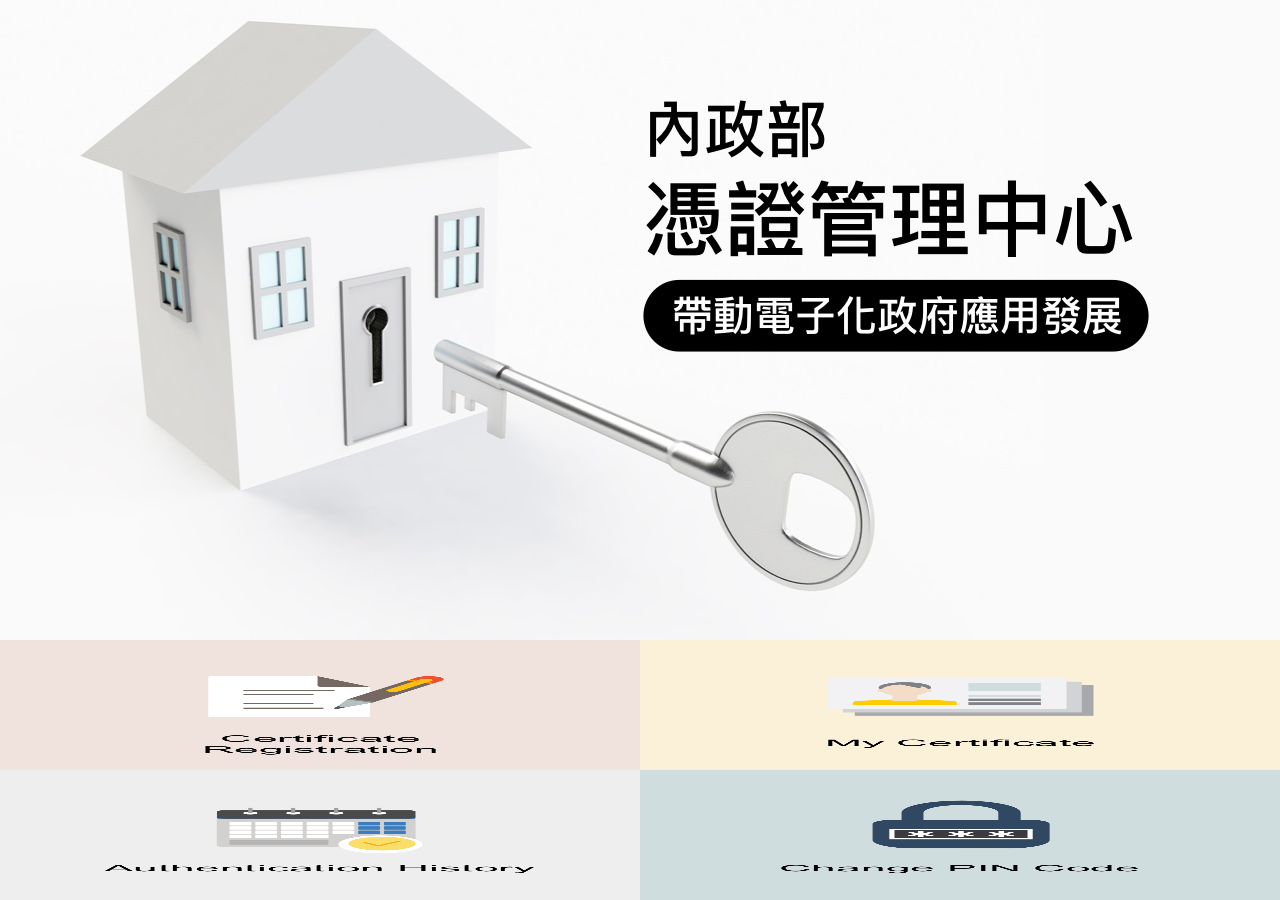
==== commit 6f0e60a6: "home" ====
--- a/www/index.html
+++ b/www/index.html
@@ -25,24 +25,25 @@
 					<div><img src="images/banner_tw_03.jpg" alt="Picture 3"></div>
 				</div>
 			</div>
-
-			<div class="row">
-				<div class="6u menuItem" style="padding:0px;">
-					<img class="menuItem" src="images/menu_registration_us.png" alt="" onclick="showInputText0('1');" />
-				</div>
-				<div class="6u menuItem" style="padding:0px;">
-					<img class="menuItem" src="images/menu_certificate_us.png" alt="" onclick="showInputText0('1');" />
-				</div>
-			</div>
-
-			<div class="row">
-				<div class="6u menuItem" style="padding:0px;">
-					<img class="menuItem" src="images/menu_report_us.png" alt="" onclick="showInputText0('1');" />
-				</div>
-				<div class="6u menuItem" style="padding:0px;">
-					<img class="menuItem" src="images/menu_pin_us.png" alt="" onclick="showInputText0('1');" />
-				</div>
-			</div>
+			<table style="margin:0px;padding:0px;">
+				<tr style="margin:0px;padding:0px;">
+					<td style="margin:0px;padding:0px;line-height:0px;">
+						<img class="menuItem" style="margin:0px;padding:0px;" src="images/menu_registration_us.png" alt="" onclick="showInputText0('1');" />
+					</td>
+					<td style="margin:0px;padding:0px;line-height:0px;">
+						<img class="menuItem" style="margin:0px;padding:0px;" src="images/menu_certificate_us.png" alt="" onclick="showInputText0('1');" />
+					</td>
+				</tr>
+				<tr style="margin:0px;padding:0px;">
+					<td style="margin:0px;padding:0px;line-height:0px;">
+						<img class="menuItem" style="margin:0px;padding:0px;" src="images/menu_report_us.png" alt="" onclick="showInputText0('1');" />
+					</td>
+					<td style="margin:0px;padding:0px;line-height:0px;">
+						<img class="menuItem" style="margin:0px;padding:0px;" src="images/menu_pin_us.png" alt="" onclick="showInputText0('1');" />
+					</td>
+				</tr>
+			</table>
+
 
 
 
@@ -69,12 +70,16 @@
 
 	$(function() {
 		//app.initialize();
-		//var windowWidth = $(window).width();
-		//var windowHeight = $(window).height();
-		var windowWidth = window.screen.width * window.devicePixelRatio;
-		var windowHeight = window.screen.height * window.devicePixelRatio;
+		var windowWidth = $(window).width();
+		var windowHeight = $(window).height();
+		//var windowWidth = window.screen.width * window.devicePixelRatio;
+		//var windowHeight = window.screen.height * window.devicePixelRatio;
+		//alert(windowWidth);
+		//alert(windowHeight);
 		$('#slider').height(windowWidth/2);
 		windowHeight = (windowHeight - (windowWidth/2))/2;
+		//alert(windowWidth/2);
+		//alert(windowHeight);
 		$('.menuItem').width(windowWidth/2);
 		$('.menuItem').height(windowHeight);
 		$('#slider').slider({
